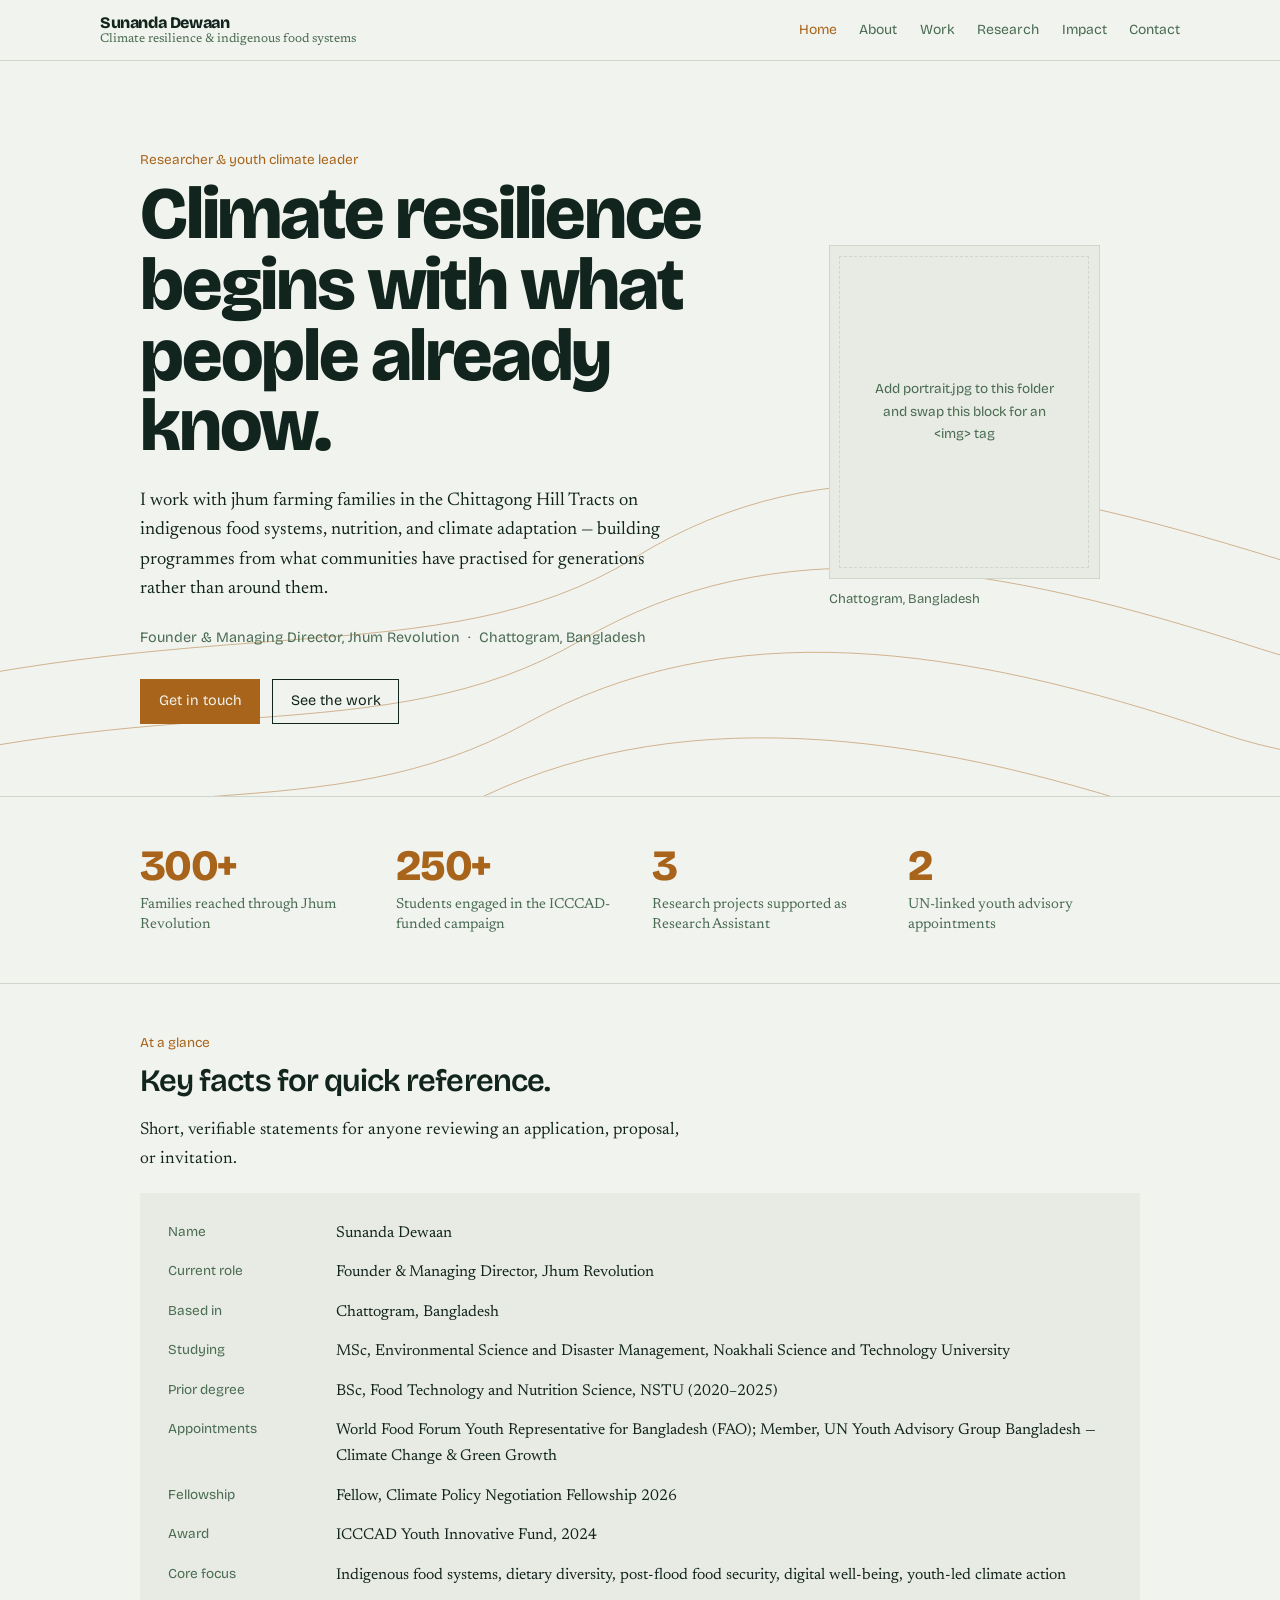
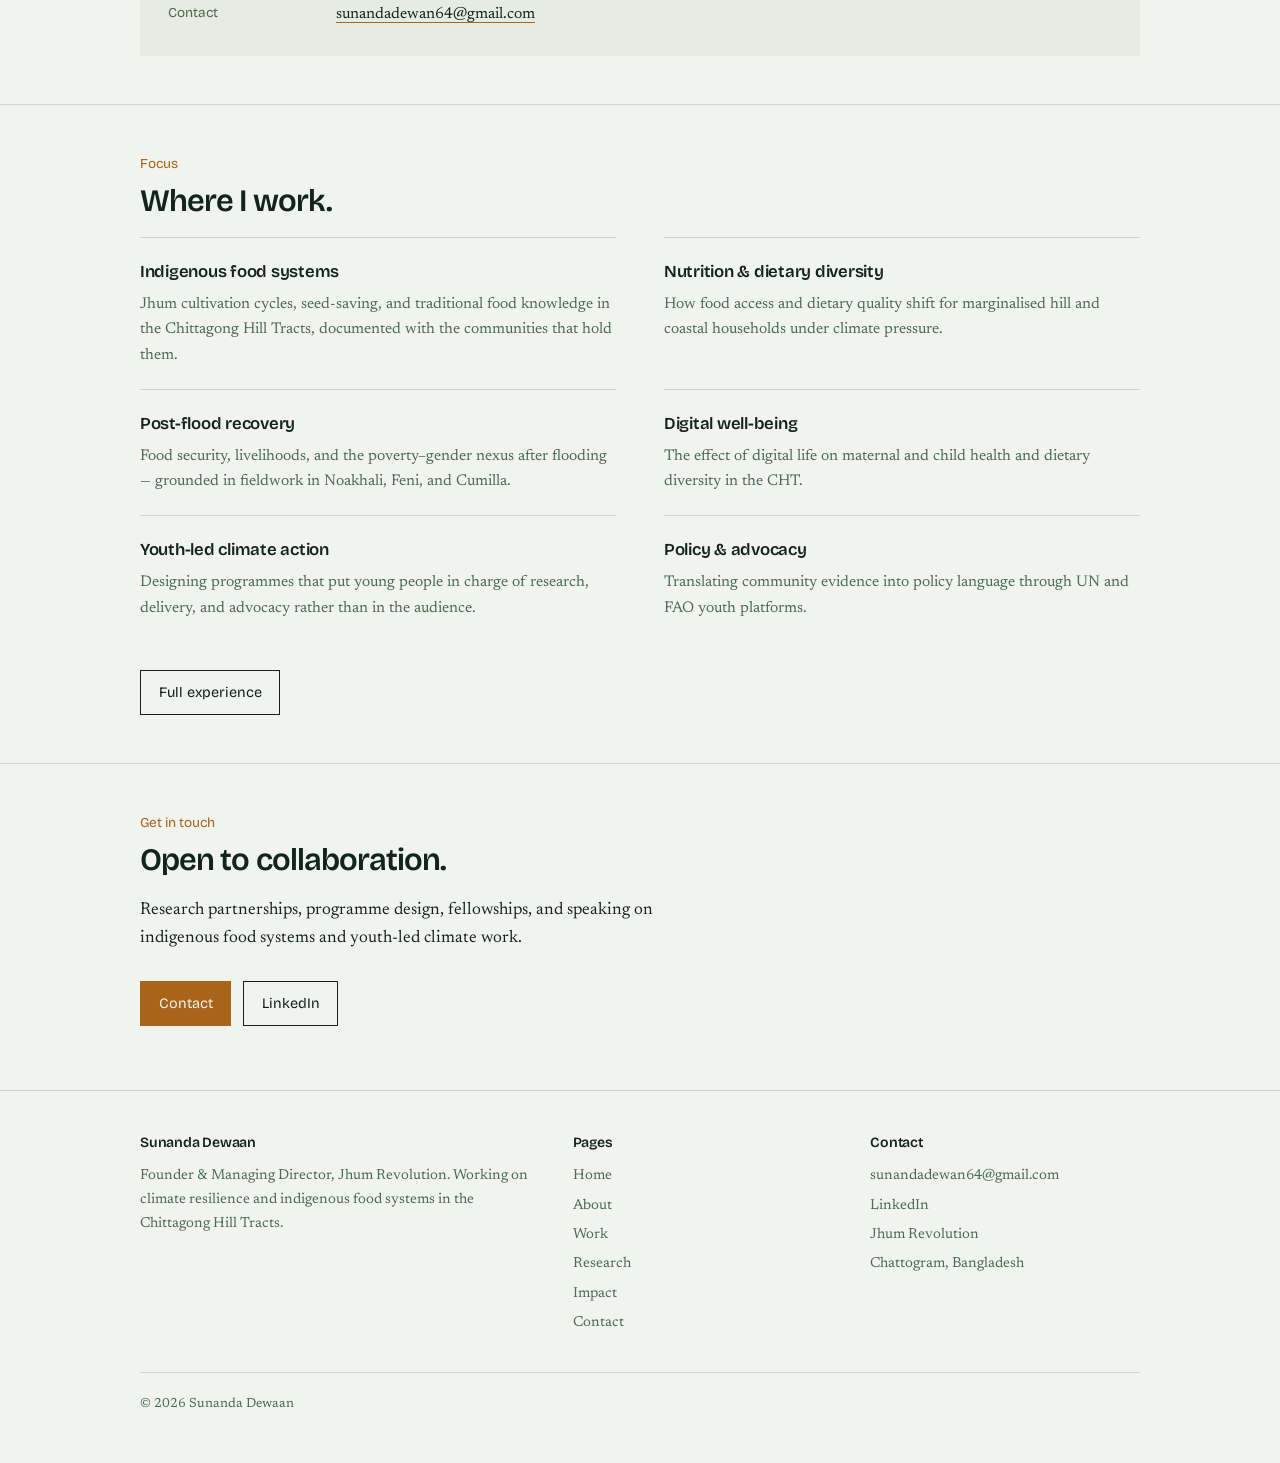
==== index.html @ 8b06637e "Add files via upload" ====
<!DOCTYPE html>
<html lang="en">
<head>
<meta charset="utf-8">
<meta name="viewport" content="width=device-width, initial-scale=1">
<title>Sunanda Dewaan — Climate Resilience & Indigenous Food Systems</title>
<meta name="description" content="Sunanda Dewaan is a researcher and youth climate leader in Bangladesh, founder of Jhum Revolution, working on indigenous food systems, nutrition, and climate resilience in the Chittagong Hill Tracts.">
<meta name="author" content="Sunanda Dewaan">
<meta property="og:title" content="Sunanda Dewaan — Climate Resilience & Indigenous Food Systems">
<meta property="og:description" content="Sunanda Dewaan is a researcher and youth climate leader in Bangladesh, founder of Jhum Revolution, working on indigenous food systems, nutrition, and climate resilience in the Chittagong Hill Tracts.">
<meta property="og:type" content="website">
<!-- Add a 1200x630 image named og-image.png to this folder, then uncomment:
<meta property="og:image" content="og-image.png"> -->
<link rel="preconnect" href="https://fonts.googleapis.com">
<link rel="preconnect" href="https://fonts.gstatic.com" crossorigin>
<link href="https://fonts.googleapis.com/css2?family=Bricolage+Grotesque:opsz,wght@12..96,400;12..96,600;12..96,800&family=Newsreader:opsz,wght@6..72,300;6..72,400;6..72,500&display=swap" rel="stylesheet">
<link rel="stylesheet" href="style.css">
</head>
<body>
<a class="skip" href="#main">Skip to main content</a>

<header class="site-head">
  <div class="wrap head-inner">
    <a class="brand" href="index.html"><b>Sunanda Dewaan</b><span>Climate resilience &amp; indigenous food systems</span></a>
    <button class="nav-toggle" aria-expanded="false" aria-controls="nav">Menu</button>
    <nav class="site-nav" id="nav" aria-label="Main">
      <ul><li><a href="index.html" aria-current="page">Home</a></li><li><a href="about.html">About</a></li><li><a href="work.html">Work</a></li><li><a href="research.html">Research</a></li><li><a href="impact.html">Impact</a></li><li><a href="contact.html">Contact</a></li></ul>
    </nav>
  </div>
</header>

<main id="main">

<section class="hero">
  <div class="wrap">
    <svg class="contours" viewBox="0 0 900 320" aria-hidden="true" preserveAspectRatio="none">
  <path d="M-20 300 C 120 250, 200 288, 300 236 S 520 200, 640 240 S 820 214, 930 176"/>
  <path d="M-20 264 C 140 214, 232 250, 330 196 S 540 158, 664 200 S 826 172, 930 132"/>
  <path d="M-20 228 C 156 176, 260 212, 356 156 S 556 118, 686 160 S 834 128, 930 88"/>
  <path d="M-20 192 C 172 138, 288 174, 382 116 S 572 78, 706 120 S 842 84, 930 44"/>
</svg>
    <div class="hero-grid">
      <div class="hero-text">
        <p class="eyebrow">Researcher &amp; youth climate leader</p>
        <h1>Climate resilience begins with what people already know.</h1>
        <p class="lede">I work with jhum farming families in the Chittagong Hill Tracts on
        indigenous food systems, nutrition, and climate adaptation &mdash; building
        programmes from what communities have practised for generations rather than
        around them.</p>
        <p class="hero-meta">Founder &amp; Managing Director, Jhum Revolution &nbsp;·&nbsp; Chattogram, Bangladesh</p>
        <div class="actions">
          <a class="btn btn-primary" href="contact.html">Get in touch</a>
          <a class="btn" href="work.html">See the work</a>
        </div>
      </div>
      <figure class="portrait">
  <div class="frame">
    <!-- Replace this block with: <img src="portrait.jpg" alt="Sunanda Dewaan"> -->
    <div class="photo-slot">Add portrait.jpg to this folder and swap this block for an &lt;img&gt; tag</div>
  </div>
  <figcaption>Chattogram, Bangladesh</figcaption>
</figure>
    </div>
  </div>
</section>

<section>
  <div class="wrap">
    <div class="counters">
      <div><div class="num" data-count="300" data-suffix="+">300+</div><div class="cap">Families reached through Jhum Revolution</div></div>
      <div><div class="num" data-count="250" data-suffix="+">250+</div><div class="cap">Students engaged in the ICCCAD-funded campaign</div></div>
      <div><div class="num" data-count="3">3</div><div class="cap">Research projects supported as Research Assistant</div></div>
      <div><div class="num" data-count="2">2</div><div class="cap">UN-linked youth advisory appointments</div></div>
    </div>
  </div>
</section>

<section>
  <div class="wrap">
    <p class="eyebrow">At a glance</p>
    <h2>Key facts for quick reference.</h2>
    <p>Short, verifiable statements for anyone reviewing an application, proposal, or invitation.</p>
    <div class="glance">
      <dl>
        <dt>Name</dt><dd>Sunanda Dewaan</dd>
        <dt>Current role</dt><dd>Founder &amp; Managing Director, Jhum Revolution</dd>
        <dt>Based in</dt><dd>Chattogram, Bangladesh</dd>
        <dt>Studying</dt><dd>MSc, Environmental Science and Disaster Management, Noakhali Science and Technology University</dd>
        <dt>Prior degree</dt><dd>BSc, Food Technology and Nutrition Science, NSTU (2020&ndash;2025)</dd>
        <dt>Appointments</dt><dd>World Food Forum Youth Representative for Bangladesh (FAO); Member, UN Youth Advisory Group Bangladesh &mdash; Climate Change &amp; Green Growth</dd>
        <dt>Fellowship</dt><dd>Fellow, Climate Policy Negotiation Fellowship 2026</dd>
        <dt>Award</dt><dd>ICCCAD Youth Innovative Fund, 2024</dd>
        <dt>Core focus</dt><dd>Indigenous food systems, dietary diversity, post-flood food security, digital well-being, youth-led climate action</dd>
        <dt>Contact</dt><dd><a href="mailto:sunandadewan64@gmail.com">sunandadewan64@gmail.com</a></dd>
      </dl>
    </div>
  </div>
</section>

<section>
  <div class="wrap">
    <p class="eyebrow">Focus</p>
    <h2>Where I work.</h2>
    <div class="grid-2">
      <div class="entry"><h3>Indigenous food systems</h3><p>Jhum cultivation cycles, seed-saving, and traditional food knowledge in the Chittagong Hill Tracts, documented with the communities that hold them.</p></div>
      <div class="entry"><h3>Nutrition &amp; dietary diversity</h3><p>How food access and dietary quality shift for marginalised hill and coastal households under climate pressure.</p></div>
      <div class="entry"><h3>Post-flood recovery</h3><p>Food security, livelihoods, and the poverty&ndash;gender nexus after flooding &mdash; grounded in fieldwork in Noakhali, Feni, and Cumilla.</p></div>
      <div class="entry"><h3>Digital well-being</h3><p>The effect of digital life on maternal and child health and dietary diversity in the CHT.</p></div>
      <div class="entry"><h3>Youth-led climate action</h3><p>Designing programmes that put young people in charge of research, delivery, and advocacy rather than in the audience.</p></div>
      <div class="entry"><h3>Policy &amp; advocacy</h3><p>Translating community evidence into policy language through UN and FAO youth platforms.</p></div>
    </div>
    <div class="actions"><a class="btn" href="work.html">Full experience</a></div>
  </div>
</section>

<section>
  <div class="wrap">
    <p class="eyebrow">Get in touch</p>
    <h2>Open to collaboration.</h2>
    <p>Research partnerships, programme design, fellowships, and speaking on
    indigenous food systems and youth-led climate work.</p>
    <div class="actions">
      <a class="btn btn-primary" href="contact.html">Contact</a>
      <a class="btn" href="https://www.linkedin.com/in/sunanda-dewaan29">LinkedIn</a>
    </div>
  </div>
</section>

</main>

<footer class="site-foot">
  <div class="wrap">
    <div class="foot-grid">
      <div>
        <h3>Sunanda Dewaan</h3>
        <p style="margin:0;font-size:.9rem">Founder &amp; Managing Director, Jhum Revolution. Working on climate resilience and indigenous food systems in the Chittagong Hill Tracts.</p>
      </div>
      <div>
        <h3>Pages</h3>
        <ul><li><a href="index.html">Home</a></li><li><a href="about.html">About</a></li><li><a href="work.html">Work</a></li><li><a href="research.html">Research</a></li><li><a href="impact.html">Impact</a></li><li><a href="contact.html">Contact</a></li></ul>
      </div>
      <div>
        <h3>Contact</h3>
        <ul>
          <li><a href="mailto:sunandadewan64@gmail.com">sunandadewan64@gmail.com</a></li>
          <li><a href="https://www.linkedin.com/in/sunanda-dewaan29">LinkedIn</a></li>
          <li><a href="https://sites.google.com/view/jhum-revolution/home">Jhum Revolution</a></li>
          <li>Chattogram, Bangladesh</li>
        </ul>
      </div>
    </div>
    <div class="copyright">&copy; 2026 Sunanda Dewaan</div>
  </div>
</footer>

<script src="script.js"></script>
</body>
</html>
---- style.css ----
/* ============================================================
   Sunanda Dewaan — portfolio stylesheet
   Edit colours in :root. Everything else inherits from here.
   ============================================================ */

:root{
  --ink:#12241e;      /* body text — deep forest ink */
  --paper:#f1f3ee;    /* page background */
  --ochre:#a8641a;    /* the single accent */
  --moss:#4a6b52;     /* secondary text */
  --stone:#cfd6cb;    /* hairlines */
  --shade:#e7ebe3;    /* block fill */
  --measure:34rem;    /* max line length for prose */

  --sans:"Bricolage Grotesque",system-ui,-apple-system,sans-serif;
  --serif:"Newsreader",Georgia,serif;
}

*{box-sizing:border-box}
html{-webkit-text-size-adjust:100%;scroll-behavior:smooth}
@media(prefers-reduced-motion:reduce){html{scroll-behavior:auto}}

body{
  margin:0;background:var(--paper);color:var(--ink);
  font-family:var(--serif);font-size:clamp(1rem,2.5vw,1.075rem);
  line-height:1.65;-webkit-font-smoothing:antialiased;
}

a{color:var(--ink);text-decoration:none;border-bottom:1px solid var(--ochre)}
a:hover{color:var(--ochre)}
a:focus-visible{outline:2px solid var(--ochre);outline-offset:3px}
img{max-width:100%;display:block}

.wrap{max-width:1080px;margin:0 auto;padding:0 1.5rem}
@media(min-width:900px){.wrap{padding:0 2.5rem}}

/* ---------------- site header ---------------- */
.site-head{
  position:sticky;top:0;z-index:50;
  background:rgba(241,243,238,.92);backdrop-filter:blur(8px);
  border-bottom:1px solid var(--stone);
}
.head-inner{display:flex;align-items:center;justify-content:space-between;gap:1rem;padding:.85rem 0}
.brand{border-bottom:none;line-height:1.15}
.brand b{display:block;font-family:var(--sans);font-weight:800;font-size:1rem;letter-spacing:-.025em}
.brand span{display:block;font-size:.78rem;color:var(--moss)}

.site-nav ul{display:flex;gap:1.4rem;list-style:none;margin:0;padding:0}
.site-nav a{font-family:var(--sans);font-size:.87rem;color:var(--moss);border-bottom:none}
.site-nav a:hover,.site-nav a[aria-current="page"]{color:var(--ochre)}

.nav-toggle{
  display:none;background:none;border:1px solid var(--stone);
  font-family:var(--sans);font-size:.85rem;padding:.4rem .7rem;
  color:var(--ink);cursor:pointer;
}
@media(max-width:820px){
  .nav-toggle{display:block}
  .site-nav{display:none;width:100%}
  .site-nav.open{display:block}
  .head-inner{flex-wrap:wrap}
  .site-nav ul{flex-direction:column;gap:0;padding:.5rem 0 1rem}
  .site-nav li{border-top:1px solid var(--stone)}
  .site-nav a{display:block;padding:.7rem 0;font-size:1rem}
}

/* ---------------- typography ---------------- */
h1,h2,h3{font-family:var(--sans);letter-spacing:-.03em;margin:0}
h1{font-weight:800;font-size:clamp(2.4rem,7.5vw,4.6rem);line-height:.96}
h2{font-weight:600;font-size:clamp(1.45rem,3.6vw,1.95rem);line-height:1.15;margin-bottom:1.1rem}
h3{font-weight:600;font-size:1.05rem;letter-spacing:-.015em}
p{max-width:var(--measure);margin:0 0 1.1rem}
.lede{font-size:1.15rem;line-height:1.6}

.eyebrow{font-family:var(--sans);font-size:.85rem;color:var(--ochre);margin-bottom:.5rem}

section{padding:3rem 0;border-top:1px solid var(--stone)}
section:first-of-type{border-top:none}

/* ---------------- hero ---------------- */
.hero{position:relative;overflow:hidden;padding:3.5rem 0 3rem;border-top:none}
@media(min-width:900px){
  .hero{padding:5.5rem 0 4.5rem}
  .hero-grid{display:grid;grid-template-columns:1.35fr .8fr;gap:3.5rem;align-items:center}
}
.contours{position:absolute;inset:auto -25% -25% -12%;width:145%;opacity:.45;pointer-events:none;z-index:0}
.contours path{fill:none;stroke:var(--ochre);stroke-width:1;vector-effect:non-scaling-stroke}
.hero-text{position:relative;z-index:1}
.hero h1{max-width:13ch}
.hero .lede{margin-top:1.5rem}
.hero-meta{font-family:var(--sans);font-size:.9rem;color:var(--moss);margin-top:1.4rem}

.portrait{position:relative;z-index:1;margin-top:2.5rem}
@media(min-width:900px){.portrait{margin-top:0}}
.portrait img{width:100%;aspect-ratio:4/5;object-fit:cover;filter:saturate(.92)}
.portrait .frame{
  border:1px solid var(--stone);padding:.6rem;background:var(--shade);
}
.portrait figcaption{font-size:.82rem;color:var(--moss);margin-top:.6rem;font-family:var(--sans)}

/* photo placeholder until a real image is added */
.photo-slot{
  aspect-ratio:4/5;background:var(--shade);border:1px dashed var(--stone);
  display:grid;place-items:center;text-align:center;padding:1.5rem;
  font-family:var(--sans);font-size:.85rem;color:var(--moss);
}

/* ---------------- buttons ---------------- */
.actions{display:flex;flex-wrap:wrap;gap:.75rem;margin-top:1.8rem;position:relative;z-index:1}
.btn{
  font-family:var(--sans);font-size:.9rem;
  padding:.6rem 1.1rem;border:1px solid var(--ink);border-bottom:1px solid var(--ink);
}
.btn:hover{background:var(--ink);color:var(--paper)}
.btn-primary{background:var(--ochre);border-color:var(--ochre);color:var(--paper)}
.btn-primary:hover{background:var(--ink);border-color:var(--ink);color:var(--paper)}

/* ---------------- counters ---------------- */
.counters{display:grid;grid-template-columns:repeat(2,1fr);gap:1.75rem 1.5rem}
@media(min-width:760px){.counters{grid-template-columns:repeat(4,1fr)}}
.counters .num{font-family:var(--sans);font-weight:800;font-size:clamp(2rem,5vw,2.7rem);line-height:1;color:var(--ochre);letter-spacing:-.04em}
.counters .cap{font-size:.9rem;color:var(--moss);line-height:1.4;margin-top:.45rem;max-width:16rem}

/* ---------------- ledger (timelines, lists) ---------------- */
.ledger{list-style:none;margin:0;padding:0}
.ledger li{padding:1.15rem 0;border-top:1px solid var(--stone)}
.ledger li:first-child{border-top:none;padding-top:0}
@media(min-width:680px){
  .ledger li{display:grid;grid-template-columns:10rem 1fr;gap:0 2rem}
}
.ledger .when{font-family:var(--sans);font-size:.85rem;color:var(--moss);padding-top:.2rem}
.ledger .what{margin:0}
.ledger .what strong{display:inline;font-family:var(--sans);font-weight:600;font-size:1.02rem;letter-spacing:-.015em;margin-bottom:.2rem}
.ledger .what span{display:block;color:var(--moss);font-size:.94rem;line-height:1.5}
.ledger .what p{font-size:.97rem;margin:.5rem 0 0;max-width:44rem}
.ledger .what span.tag,.tag{
  display:inline-block;width:auto;font-family:var(--sans);font-size:.72rem;
  line-height:1.5;color:var(--ochre);border:1px solid var(--ochre);
  padding:.05rem .45rem;margin-left:.5rem;vertical-align:.15em;
}

/* ---------------- expertise grid ---------------- */
.grid-2{display:grid;gap:0}
@media(min-width:760px){.grid-2{grid-template-columns:1fr 1fr;gap:0 3rem}}
.entry{padding:1.25rem 0;border-top:1px solid var(--stone)}
.entry h3{margin-bottom:.4rem}
.entry p{font-size:.97rem;margin:0;color:var(--moss)}

/* ---------------- at a glance ---------------- */
.glance{background:var(--shade);padding:1.75rem;margin-top:1.25rem}
.glance dl{margin:0;display:grid;gap:.85rem}
@media(min-width:680px){.glance dl{grid-template-columns:9rem 1fr;gap:.85rem 1.5rem}}
.glance dt{font-family:var(--sans);font-size:.85rem;color:var(--moss)}
.glance dd{margin:0;font-size:.98rem}

/* ---------------- focus / bullets ---------------- */
.diamonds{list-style:none;margin:0;padding:0;max-width:44rem}
.diamonds li{padding:.8rem 0 .8rem 1.5rem;position:relative;border-bottom:1px solid var(--stone)}
.diamonds li:last-child{border-bottom:none}
.diamonds li::before{content:"";position:absolute;left:0;top:1.4rem;width:.5rem;height:.5rem;border:1px solid var(--ochre);transform:rotate(45deg)}

/* ---------------- contact ---------------- */
.contact-lines{list-style:none;margin:0;padding:0;max-width:40rem}
.contact-lines li{padding:.7rem 0;border-bottom:1px solid var(--stone)}
.contact-lines li:last-child{border-bottom:none}
.contact-lines .lbl{color:var(--moss);display:inline-block;min-width:7rem;font-family:var(--sans);font-size:.88rem}

/* ---------------- footer ---------------- */
.site-foot{border-top:1px solid var(--stone);padding:2.5rem 0 3rem;font-size:.9rem;color:var(--moss);margin-top:1rem}
.foot-grid{display:grid;gap:1.75rem}
@media(min-width:760px){.foot-grid{grid-template-columns:1.5fr 1fr 1fr}}
.site-foot h3{font-size:.88rem;font-weight:600;color:var(--ink);margin-bottom:.6rem}
.site-foot ul{list-style:none;margin:0;padding:0}
.site-foot li{margin-bottom:.35rem}
.site-foot a{border-bottom:none;color:var(--moss)}
.site-foot a:hover{color:var(--ochre)}
.copyright{margin-top:2rem;padding-top:1.25rem;border-top:1px solid var(--stone);font-size:.82rem}

.skip{position:absolute;left:-9999px}
.skip:focus{left:1rem;top:1rem;position:fixed;background:var(--ink);color:var(--paper);padding:.6rem 1rem;z-index:100}

@media(prefers-reduced-motion:no-preference){
  .contours path{stroke-dasharray:2400;stroke-dashoffset:2400;animation:draw 2.2s ease-out forwards}
  .contours path:nth-child(2){animation-delay:.1s}
  .contours path:nth-child(3){animation-delay:.2s}
  .contours path:nth-child(4){animation-delay:.3s}
  @keyframes draw{to{stroke-dashoffset:0}}
}
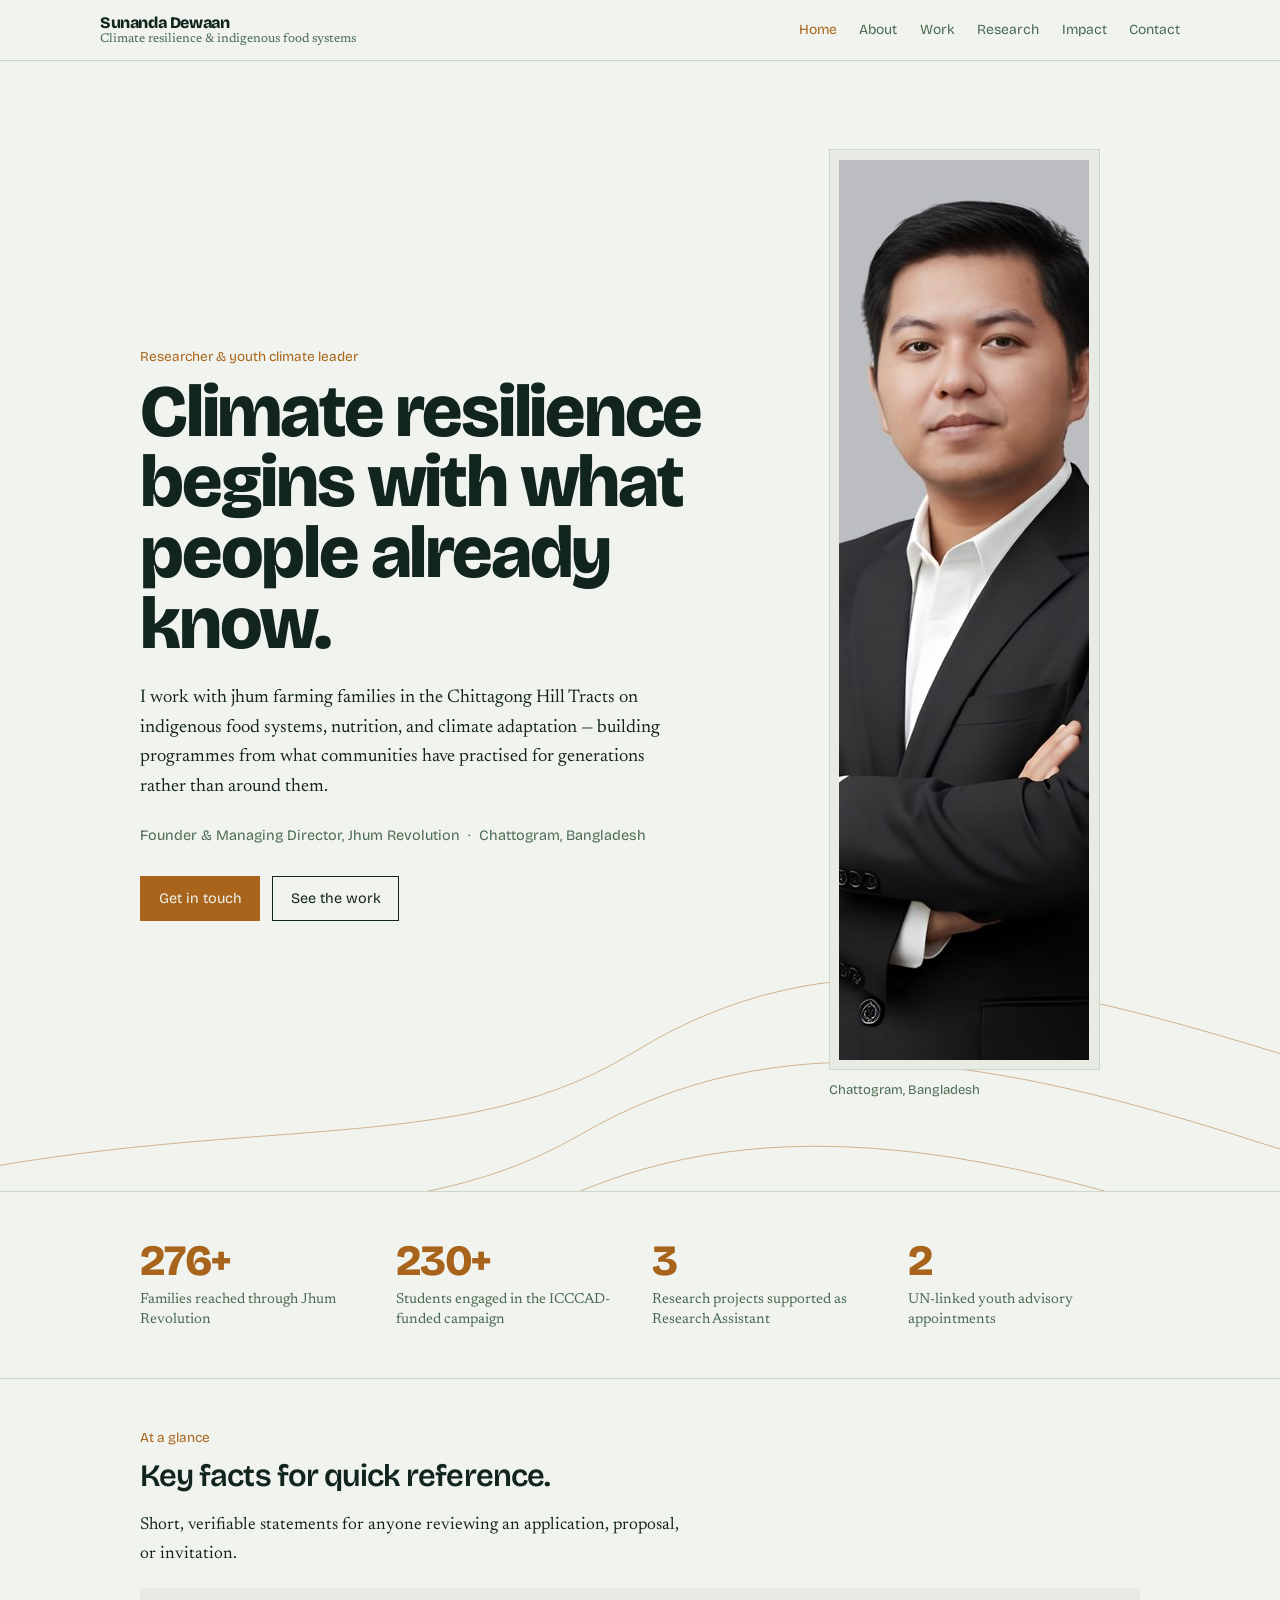
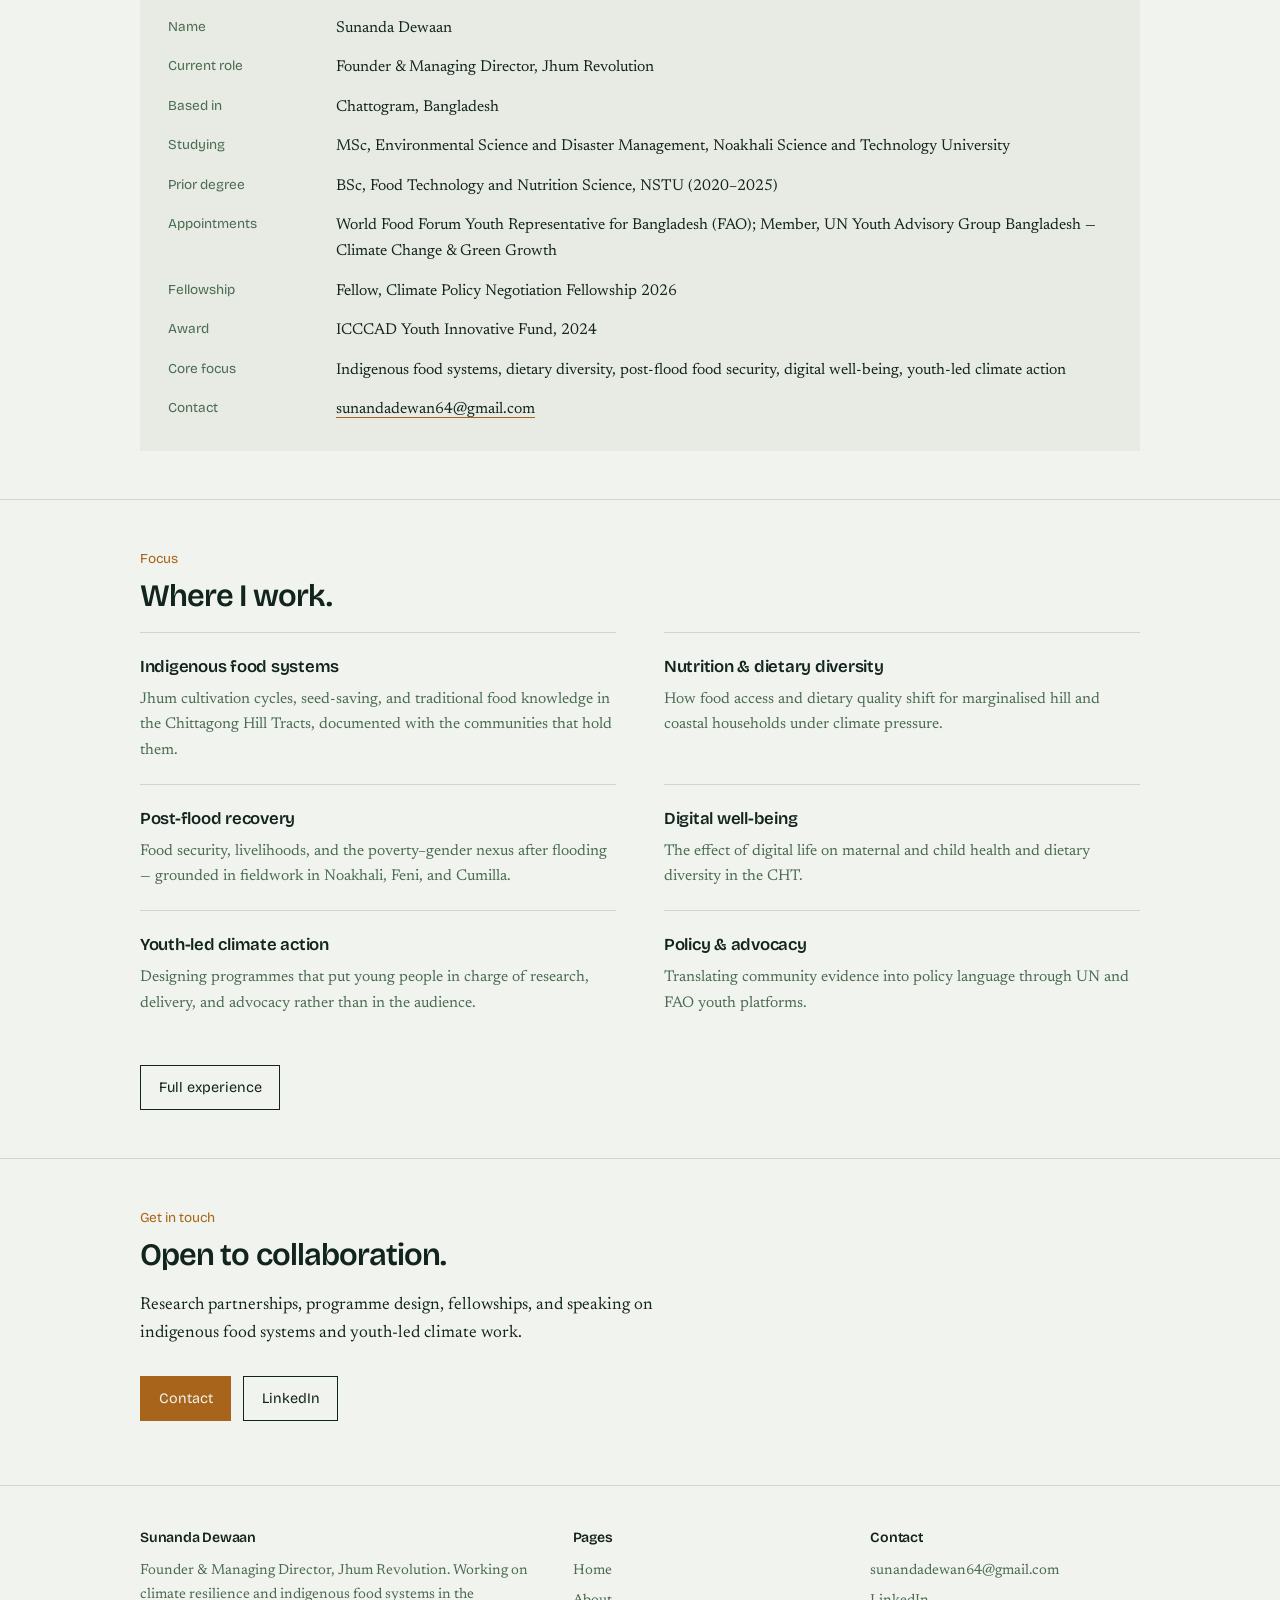
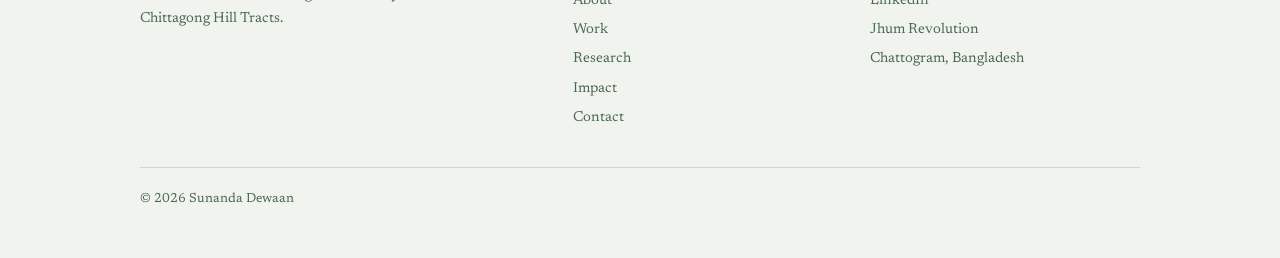
==== commit 1b4ee979: "Add files via upload" ====
--- a/index.html
+++ b/index.html
@@ -55,8 +55,7 @@
       </div>
       <figure class="portrait">
   <div class="frame">
-    <!-- Replace this block with: <img src="portrait.jpg" alt="Sunanda Dewaan"> -->
-    <div class="photo-slot">Add portrait.jpg to this folder and swap this block for an &lt;img&gt; tag</div>
+    <img src="portrait.jpg" alt="Sunanda Dewaan" width="900" height="900">
   </div>
   <figcaption>Chattogram, Bangladesh</figcaption>
 </figure>
--- a/style.css
+++ b/style.css
@@ -92,7 +92,7 @@
 
 .portrait{position:relative;z-index:1;margin-top:2.5rem}
 @media(min-width:900px){.portrait{margin-top:0}}
-.portrait img{width:100%;aspect-ratio:4/5;object-fit:cover;filter:saturate(.92)}
+.portrait img{width:100%;aspect-ratio:1/1;object-fit:cover;filter:saturate(.95)}
 .portrait .frame{
   border:1px solid var(--stone);padding:.6rem;background:var(--shade);
 }
@@ -186,3 +186,12 @@
   .contours path:nth-child(4){animation-delay:.3s}
   @keyframes draw{to{stroke-dashoffset:0}}
 }
+
+/* ---------------- photo gallery ---------------- */
+/* masonry-style columns so portrait and landscape photos both sit naturally */
+.gallery{columns:1;column-gap:1.4rem;margin-top:1.5rem}
+@media(min-width:640px){.gallery{columns:2}}
+@media(min-width:980px){.gallery{columns:3}}
+.gallery figure{break-inside:avoid;margin:0 0 1.75rem;display:inline-block;width:100%}
+.gallery img{width:100%;height:auto;border:1px solid var(--stone)}
+.gallery figcaption{font-family:var(--sans);font-size:.85rem;color:var(--moss);margin-top:.6rem;line-height:1.45}
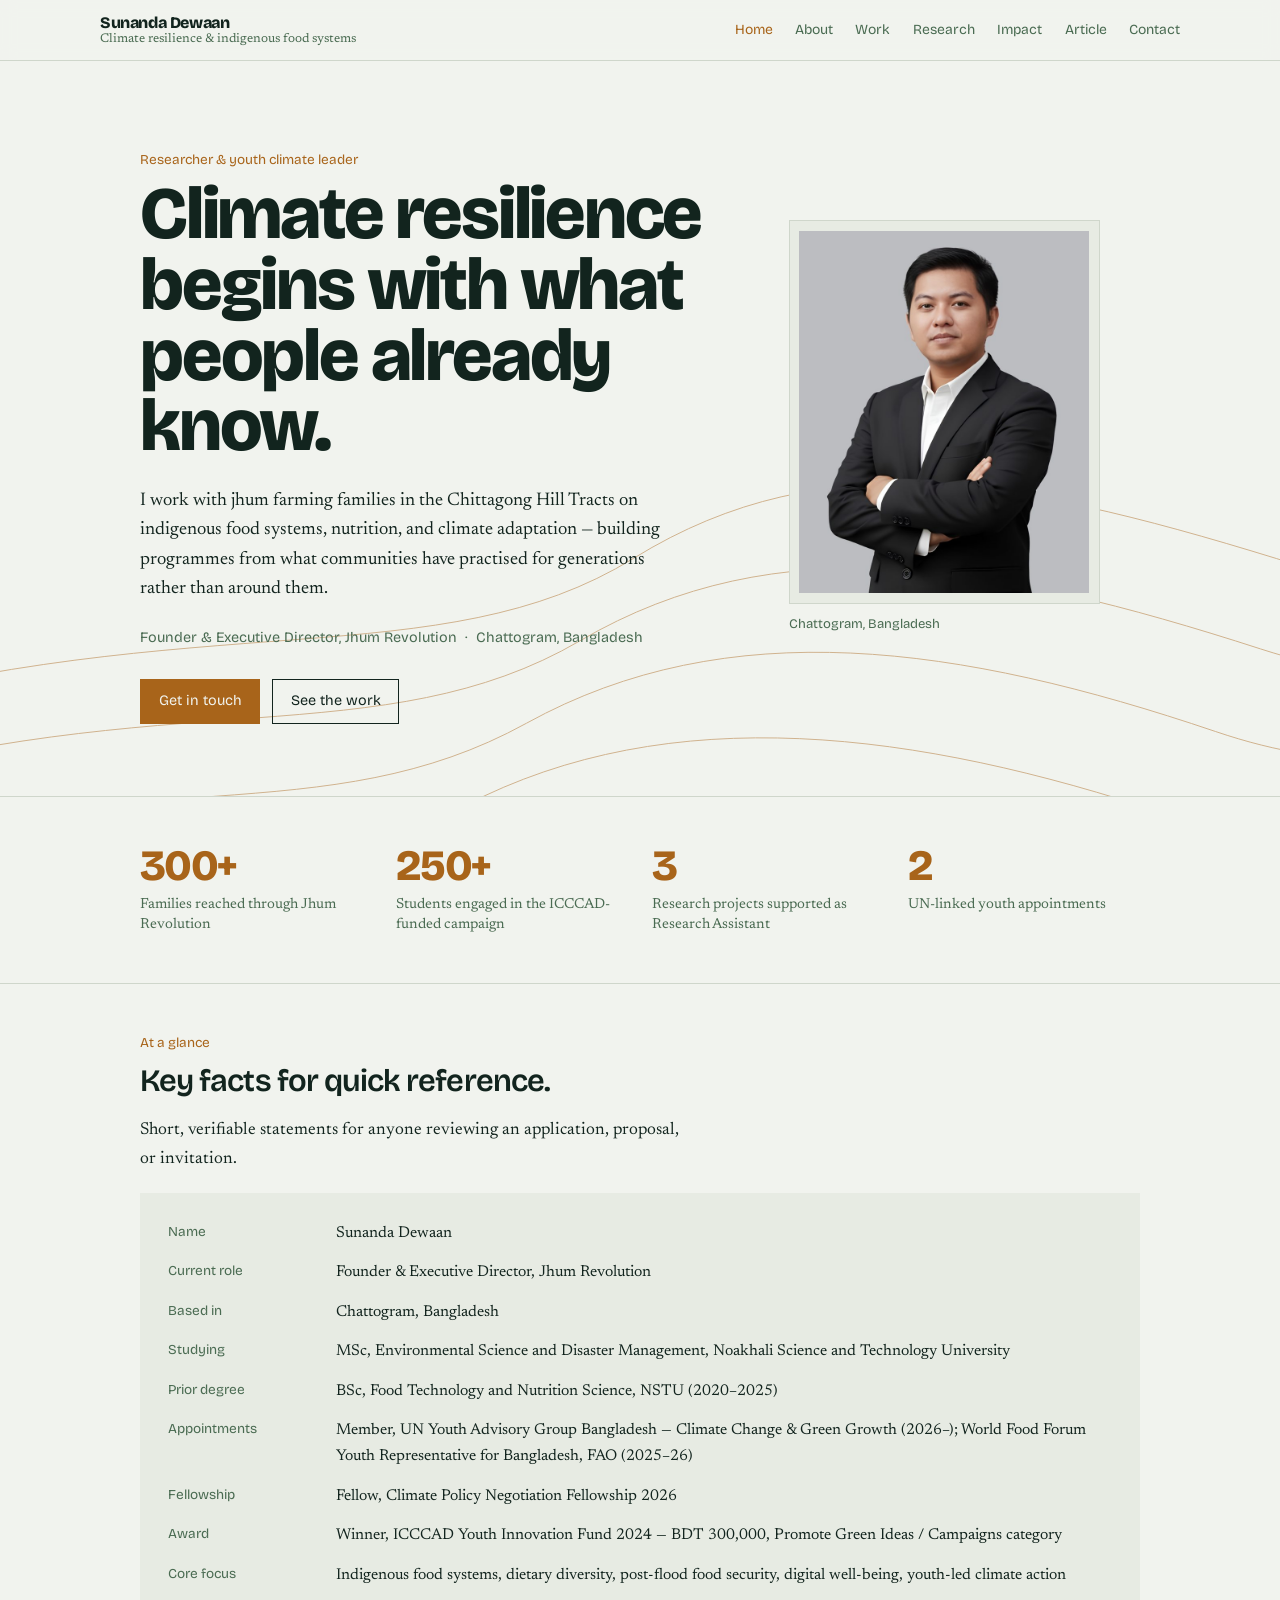
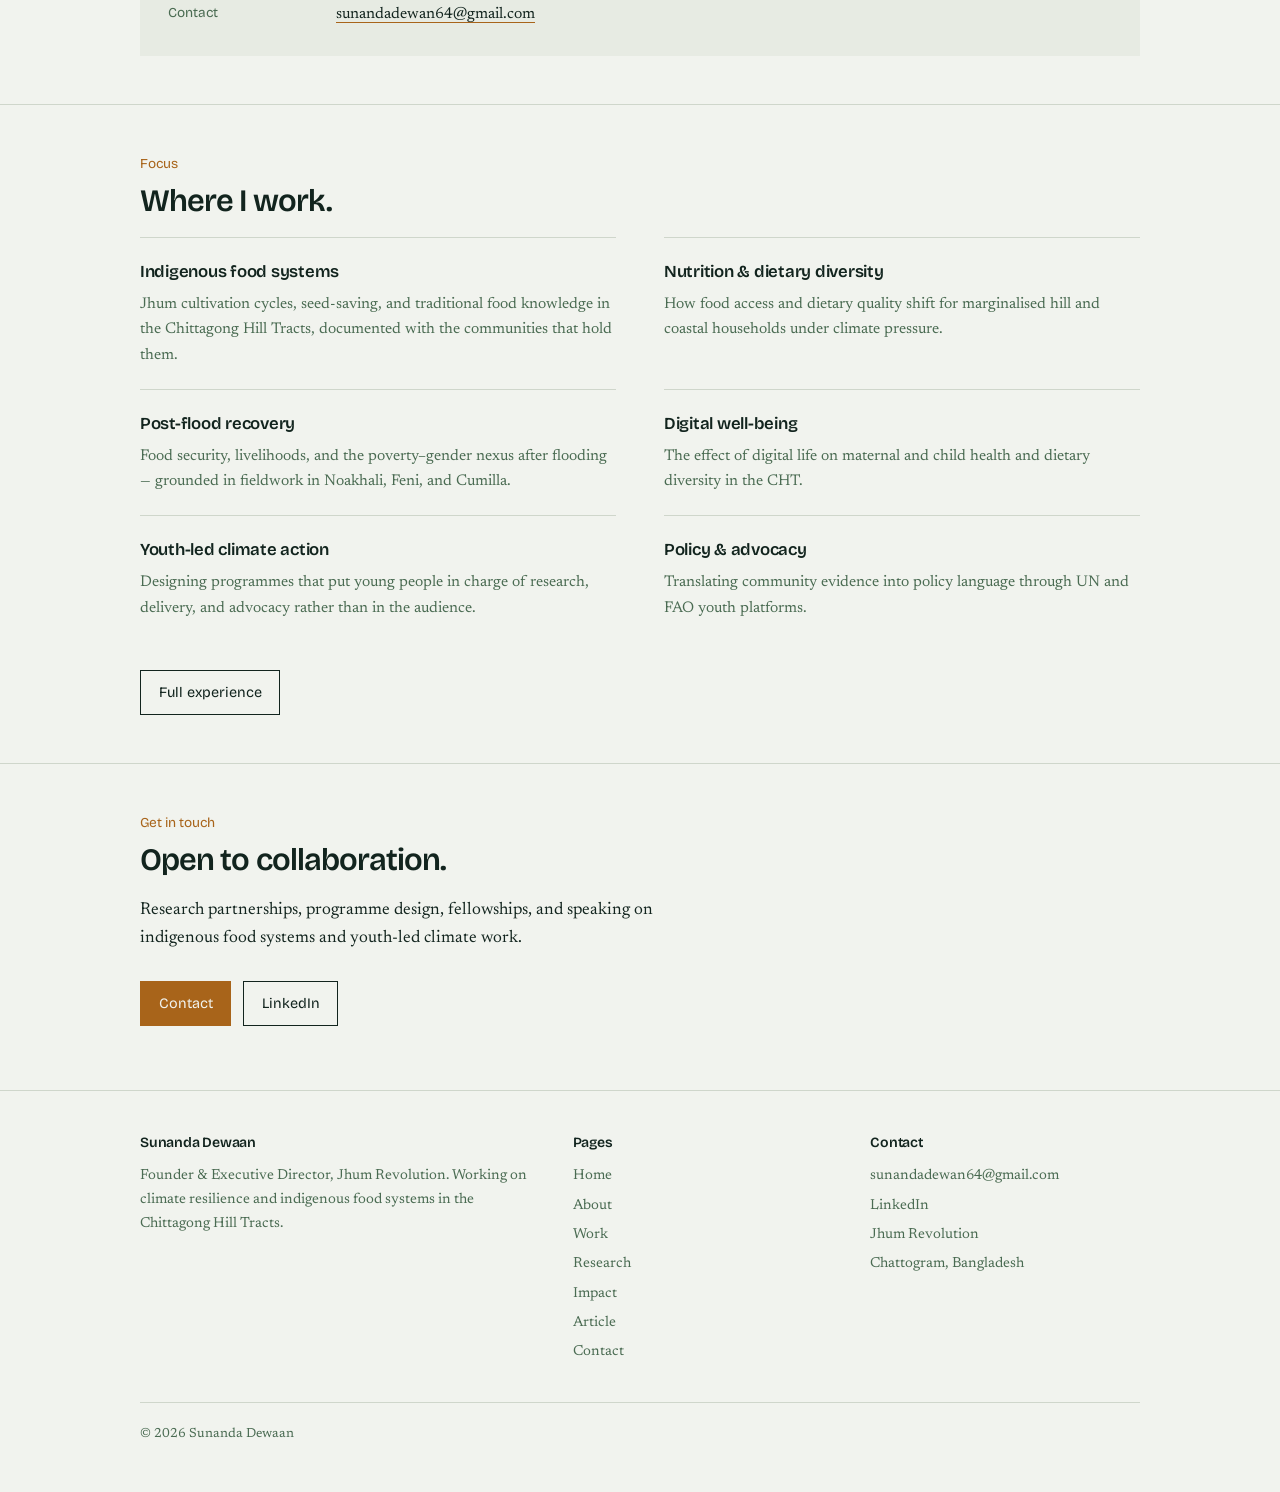
==== commit 92b4010d: "Add files via upload" ====
--- a/index.html
+++ b/index.html
@@ -24,7 +24,7 @@
     <a class="brand" href="index.html"><b>Sunanda Dewaan</b><span>Climate resilience &amp; indigenous food systems</span></a>
     <button class="nav-toggle" aria-expanded="false" aria-controls="nav">Menu</button>
     <nav class="site-nav" id="nav" aria-label="Main">
-      <ul><li><a href="index.html" aria-current="page">Home</a></li><li><a href="about.html">About</a></li><li><a href="work.html">Work</a></li><li><a href="research.html">Research</a></li><li><a href="impact.html">Impact</a></li><li><a href="contact.html">Contact</a></li></ul>
+      <ul><li><a href="index.html" aria-current="page">Home</a></li><li><a href="about.html">About</a></li><li><a href="work.html">Work</a></li><li><a href="research.html">Research</a></li><li><a href="impact.html">Impact</a></li><li><a href="article.html">Article</a></li><li><a href="contact.html">Contact</a></li></ul>
     </nav>
   </div>
 </header>
@@ -47,7 +47,7 @@
         indigenous food systems, nutrition, and climate adaptation &mdash; building
         programmes from what communities have practised for generations rather than
         around them.</p>
-        <p class="hero-meta">Founder &amp; Managing Director, Jhum Revolution &nbsp;·&nbsp; Chattogram, Bangladesh</p>
+        <p class="hero-meta">Founder &amp; Executive Director, Jhum Revolution &nbsp;·&nbsp; Chattogram, Bangladesh</p>
         <div class="actions">
           <a class="btn btn-primary" href="contact.html">Get in touch</a>
           <a class="btn" href="work.html">See the work</a>
@@ -55,7 +55,7 @@
       </div>
       <figure class="portrait">
   <div class="frame">
-    <img src="portrait.jpg" alt="Sunanda Dewaan" width="900" height="900">
+    <img src="portrait.jpg" alt="Sunanda Dewaan">
   </div>
   <figcaption>Chattogram, Bangladesh</figcaption>
 </figure>
@@ -69,7 +69,7 @@
       <div><div class="num" data-count="300" data-suffix="+">300+</div><div class="cap">Families reached through Jhum Revolution</div></div>
       <div><div class="num" data-count="250" data-suffix="+">250+</div><div class="cap">Students engaged in the ICCCAD-funded campaign</div></div>
       <div><div class="num" data-count="3">3</div><div class="cap">Research projects supported as Research Assistant</div></div>
-      <div><div class="num" data-count="2">2</div><div class="cap">UN-linked youth advisory appointments</div></div>
+      <div><div class="num" data-count="2">2</div><div class="cap">UN-linked youth appointments</div></div>
     </div>
   </div>
 </section>
@@ -82,13 +82,13 @@
     <div class="glance">
       <dl>
         <dt>Name</dt><dd>Sunanda Dewaan</dd>
-        <dt>Current role</dt><dd>Founder &amp; Managing Director, Jhum Revolution</dd>
+        <dt>Current role</dt><dd>Founder &amp; Executive Director, Jhum Revolution</dd>
         <dt>Based in</dt><dd>Chattogram, Bangladesh</dd>
         <dt>Studying</dt><dd>MSc, Environmental Science and Disaster Management, Noakhali Science and Technology University</dd>
         <dt>Prior degree</dt><dd>BSc, Food Technology and Nutrition Science, NSTU (2020&ndash;2025)</dd>
-        <dt>Appointments</dt><dd>World Food Forum Youth Representative for Bangladesh (FAO); Member, UN Youth Advisory Group Bangladesh &mdash; Climate Change &amp; Green Growth</dd>
+        <dt>Appointments</dt><dd>Member, UN Youth Advisory Group Bangladesh &mdash; Climate Change &amp; Green Growth (2026&ndash;); World Food Forum Youth Representative for Bangladesh, FAO (2025&ndash;26)</dd>
         <dt>Fellowship</dt><dd>Fellow, Climate Policy Negotiation Fellowship 2026</dd>
-        <dt>Award</dt><dd>ICCCAD Youth Innovative Fund, 2024</dd>
+        <dt>Award</dt><dd>Winner, ICCCAD Youth Innovation Fund 2024 &mdash; BDT 300,000, Promote Green Ideas / Campaigns category</dd>
         <dt>Core focus</dt><dd>Indigenous food systems, dietary diversity, post-flood food security, digital well-being, youth-led climate action</dd>
         <dt>Contact</dt><dd><a href="mailto:sunandadewan64@gmail.com">sunandadewan64@gmail.com</a></dd>
       </dl>
@@ -132,11 +132,11 @@
     <div class="foot-grid">
       <div>
         <h3>Sunanda Dewaan</h3>
-        <p style="margin:0;font-size:.9rem">Founder &amp; Managing Director, Jhum Revolution. Working on climate resilience and indigenous food systems in the Chittagong Hill Tracts.</p>
+        <p style="margin:0;font-size:.9rem">Founder &amp; Executive Director, Jhum Revolution. Working on climate resilience and indigenous food systems in the Chittagong Hill Tracts.</p>
       </div>
       <div>
         <h3>Pages</h3>
-        <ul><li><a href="index.html">Home</a></li><li><a href="about.html">About</a></li><li><a href="work.html">Work</a></li><li><a href="research.html">Research</a></li><li><a href="impact.html">Impact</a></li><li><a href="contact.html">Contact</a></li></ul>
+        <ul><li><a href="index.html">Home</a></li><li><a href="about.html">About</a></li><li><a href="work.html">Work</a></li><li><a href="research.html">Research</a></li><li><a href="impact.html">Impact</a></li><li><a href="article.html">Article</a></li><li><a href="contact.html">Contact</a></li></ul>
       </div>
       <div>
         <h3>Contact</h3>
--- a/style.css
+++ b/style.css
@@ -90,9 +90,10 @@
 .hero .lede{margin-top:1.5rem}
 .hero-meta{font-family:var(--sans);font-size:.9rem;color:var(--moss);margin-top:1.4rem}
 
-.portrait{position:relative;z-index:1;margin-top:2.5rem}
+.portrait{position:relative;z-index:1;margin-top:2.5rem;max-width:20rem}
 @media(min-width:900px){.portrait{margin-top:0}}
-.portrait img{width:100%;aspect-ratio:1/1;object-fit:cover;filter:saturate(.95)}
+.portrait{max-width:22rem;margin-left:auto}
+.portrait img{width:100%;height:auto;aspect-ratio:4/5;object-fit:cover;object-position:center 18%;filter:saturate(.95)}
 .portrait .frame{
   border:1px solid var(--stone);padding:.6rem;background:var(--shade);
 }
@@ -195,3 +196,14 @@
 .gallery figure{break-inside:avoid;margin:0 0 1.75rem;display:inline-block;width:100%}
 .gallery img{width:100%;height:auto;border:1px solid var(--stone)}
 .gallery figcaption{font-family:var(--sans);font-size:.85rem;color:var(--moss);margin-top:.6rem;line-height:1.45}
+
+/* ---------------- article page ---------------- */
+.article-hero img{width:100%;max-height:26rem;object-fit:cover;border:1px solid var(--stone)}
+.article-body{max-width:36rem}
+.article-body p{max-width:none;font-size:1.08rem;line-height:1.75}
+.article-body h2{font-size:1.35rem;margin:2.5rem 0 .9rem}
+.article-body blockquote{
+  margin:2rem 0;padding:0 0 0 1.25rem;border-left:2px solid var(--ochre);
+  font-size:1.12rem;line-height:1.6;
+}
+.byline{font-family:var(--sans);font-size:.9rem;color:var(--moss);margin-top:1rem}
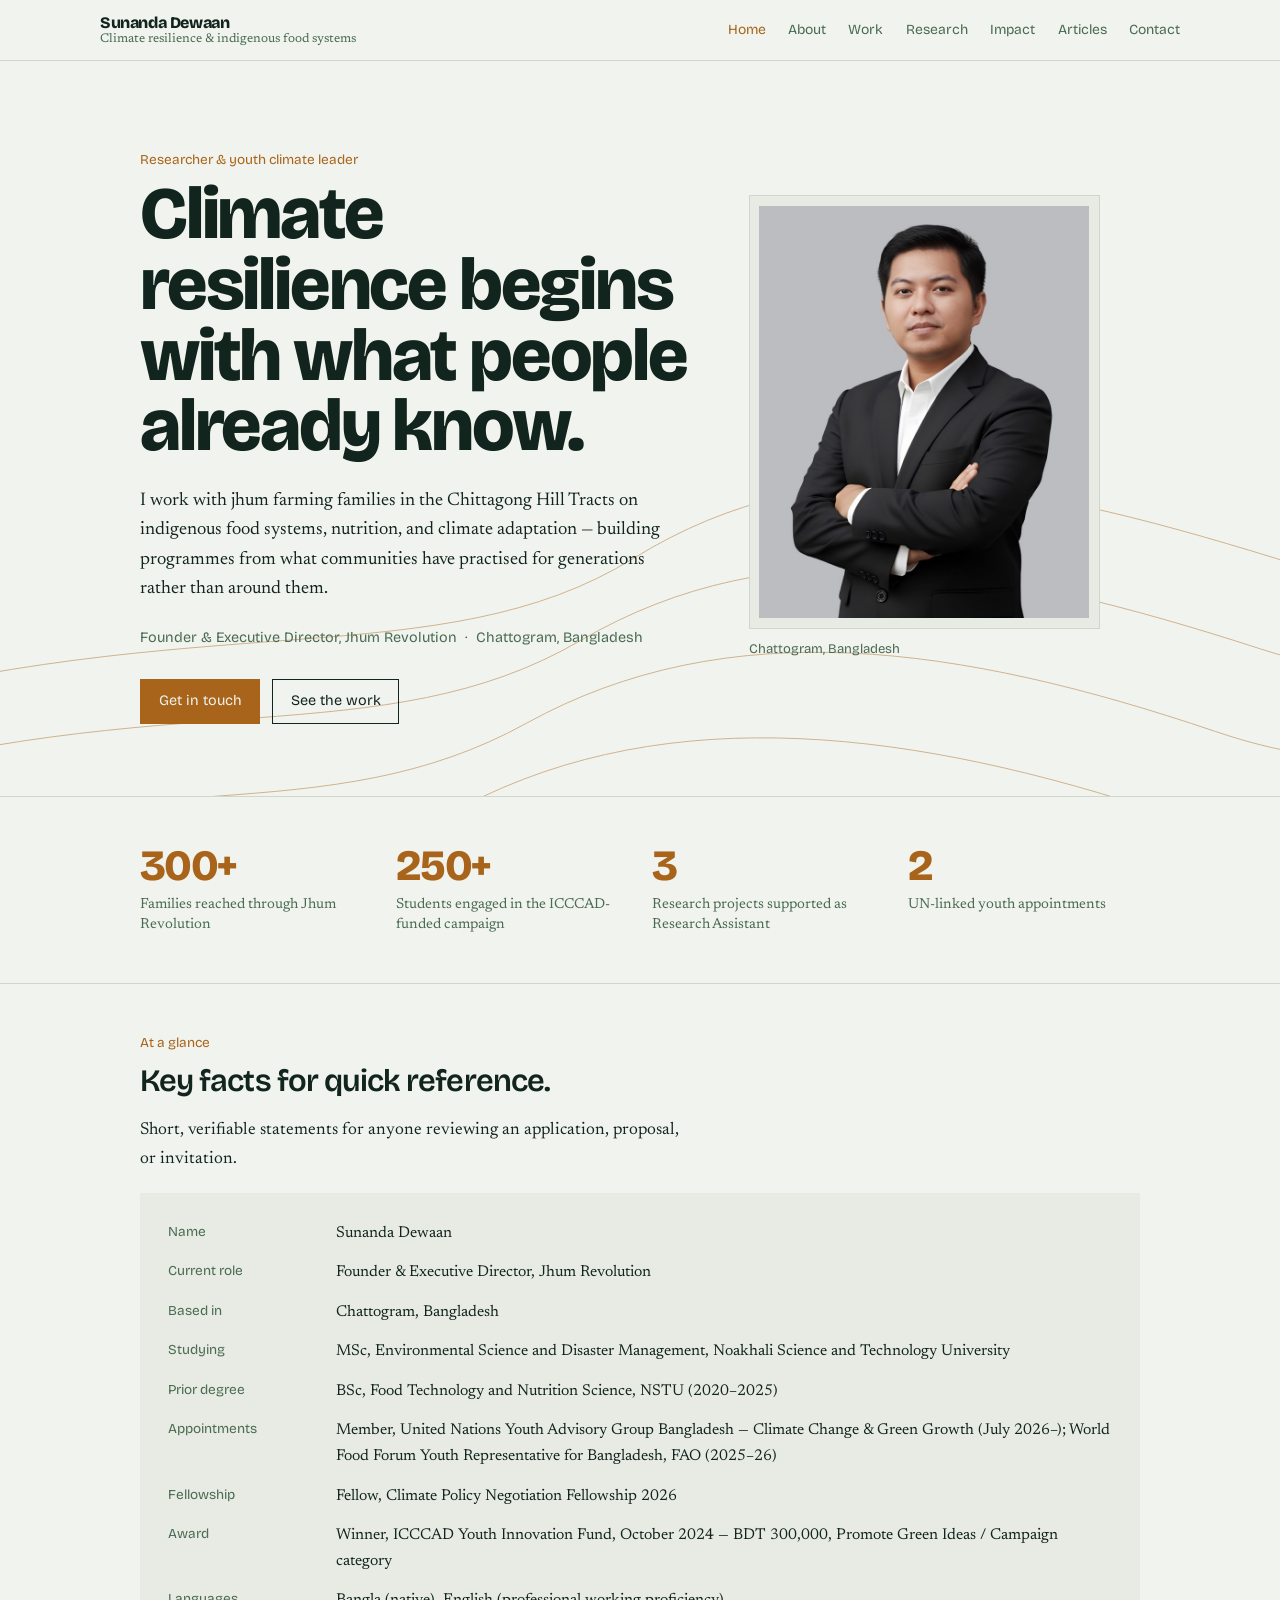
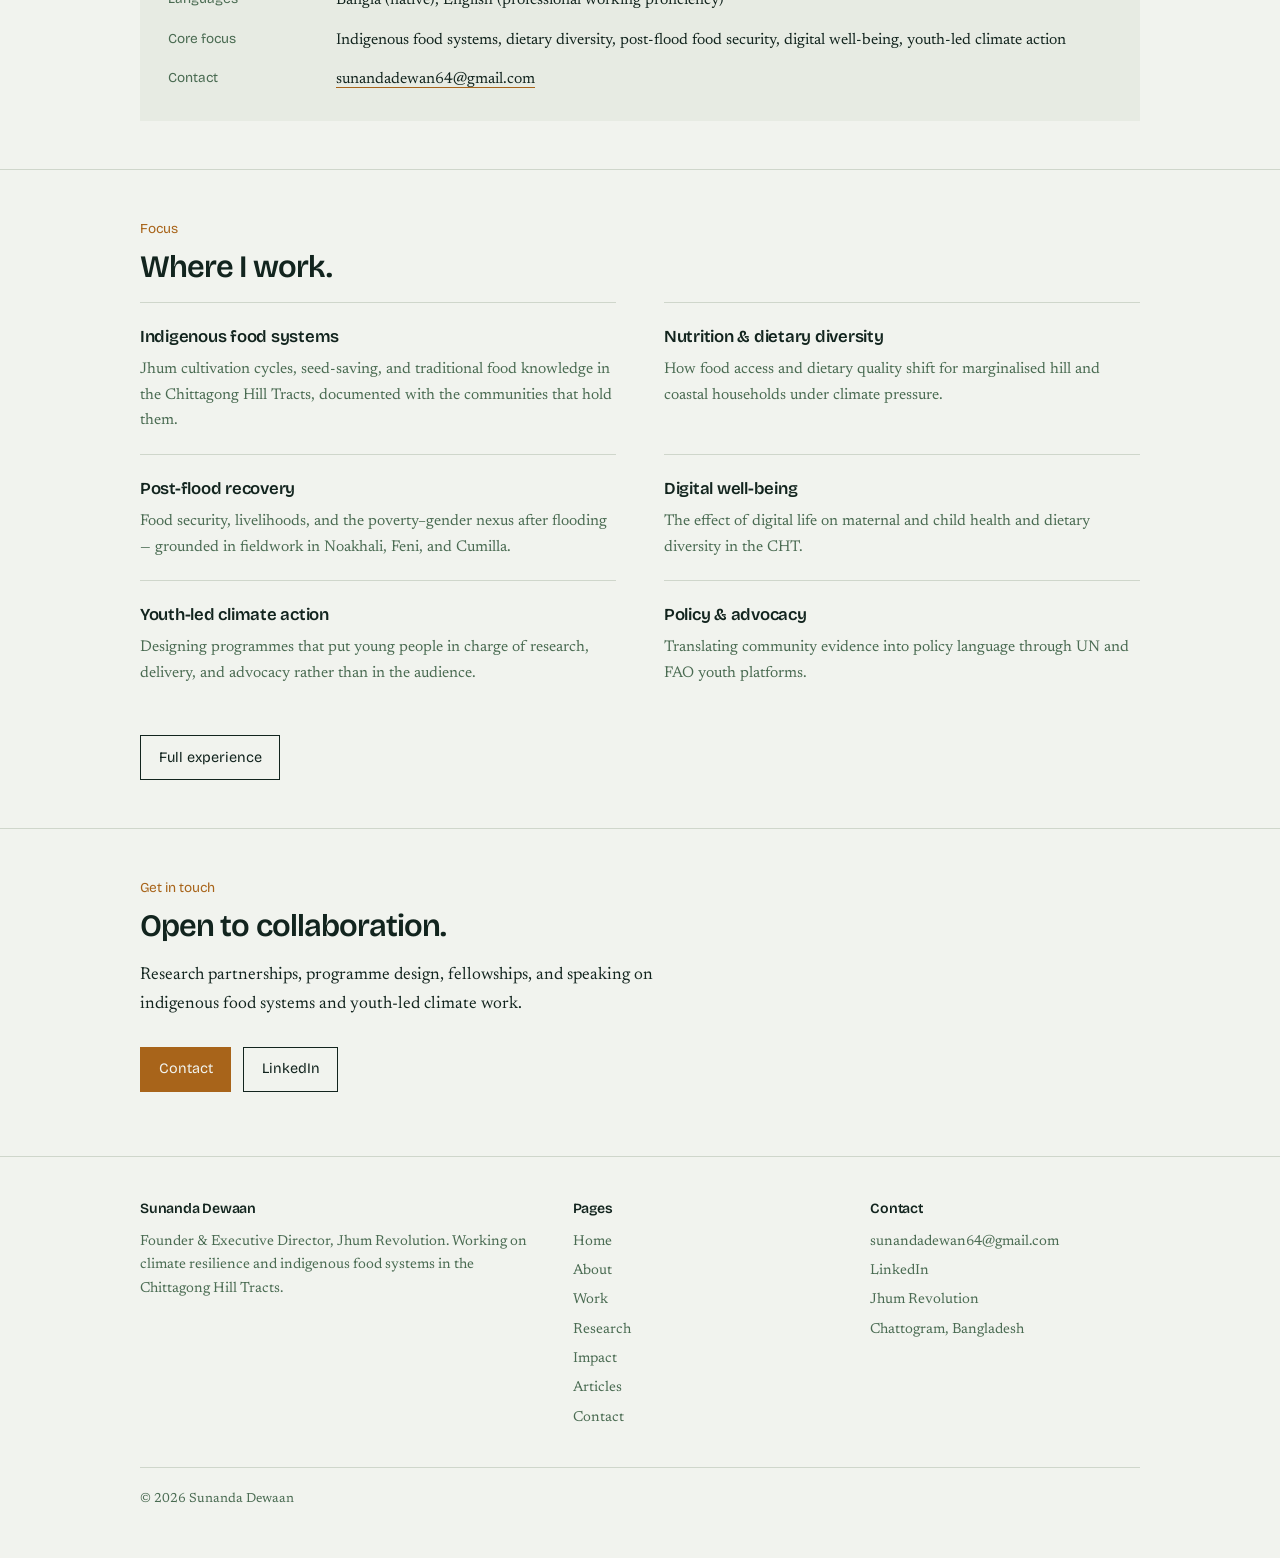
==== commit f4a0b1e8: "Add files via upload" ====
--- a/index.html
+++ b/index.html
@@ -24,7 +24,7 @@
     <a class="brand" href="index.html"><b>Sunanda Dewaan</b><span>Climate resilience &amp; indigenous food systems</span></a>
     <button class="nav-toggle" aria-expanded="false" aria-controls="nav">Menu</button>
     <nav class="site-nav" id="nav" aria-label="Main">
-      <ul><li><a href="index.html" aria-current="page">Home</a></li><li><a href="about.html">About</a></li><li><a href="work.html">Work</a></li><li><a href="research.html">Research</a></li><li><a href="impact.html">Impact</a></li><li><a href="article.html">Article</a></li><li><a href="contact.html">Contact</a></li></ul>
+      <ul><li><a href="index.html" aria-current="page">Home</a></li><li><a href="about.html">About</a></li><li><a href="work.html">Work</a></li><li><a href="research.html">Research</a></li><li><a href="impact.html">Impact</a></li><li><a href="article.html">Articles</a></li><li><a href="contact.html">Contact</a></li></ul>
     </nav>
   </div>
 </header>
@@ -86,9 +86,10 @@
         <dt>Based in</dt><dd>Chattogram, Bangladesh</dd>
         <dt>Studying</dt><dd>MSc, Environmental Science and Disaster Management, Noakhali Science and Technology University</dd>
         <dt>Prior degree</dt><dd>BSc, Food Technology and Nutrition Science, NSTU (2020&ndash;2025)</dd>
-        <dt>Appointments</dt><dd>Member, UN Youth Advisory Group Bangladesh &mdash; Climate Change &amp; Green Growth (2026&ndash;); World Food Forum Youth Representative for Bangladesh, FAO (2025&ndash;26)</dd>
+        <dt>Appointments</dt><dd>Member, United Nations Youth Advisory Group Bangladesh &mdash; Climate Change &amp; Green Growth (July 2026&ndash;); World Food Forum Youth Representative for Bangladesh, FAO (2025&ndash;26)</dd>
         <dt>Fellowship</dt><dd>Fellow, Climate Policy Negotiation Fellowship 2026</dd>
-        <dt>Award</dt><dd>Winner, ICCCAD Youth Innovation Fund 2024 &mdash; BDT 300,000, Promote Green Ideas / Campaigns category</dd>
+        <dt>Award</dt><dd>Winner, ICCCAD Youth Innovation Fund, October 2024 &mdash; BDT 300,000, Promote Green Ideas / Campaign category</dd>
+        <dt>Languages</dt><dd>Bangla (native), English (professional working proficiency)</dd>
         <dt>Core focus</dt><dd>Indigenous food systems, dietary diversity, post-flood food security, digital well-being, youth-led climate action</dd>
         <dt>Contact</dt><dd><a href="mailto:sunandadewan64@gmail.com">sunandadewan64@gmail.com</a></dd>
       </dl>
@@ -136,7 +137,7 @@
       </div>
       <div>
         <h3>Pages</h3>
-        <ul><li><a href="index.html">Home</a></li><li><a href="about.html">About</a></li><li><a href="work.html">Work</a></li><li><a href="research.html">Research</a></li><li><a href="impact.html">Impact</a></li><li><a href="article.html">Article</a></li><li><a href="contact.html">Contact</a></li></ul>
+        <ul><li><a href="index.html">Home</a></li><li><a href="about.html">About</a></li><li><a href="work.html">Work</a></li><li><a href="research.html">Research</a></li><li><a href="impact.html">Impact</a></li><li><a href="article.html">Articles</a></li><li><a href="contact.html">Contact</a></li></ul>
       </div>
       <div>
         <h3>Contact</h3>
--- a/style.css
+++ b/style.css
@@ -81,7 +81,7 @@
 .hero{position:relative;overflow:hidden;padding:3.5rem 0 3rem;border-top:none}
 @media(min-width:900px){
   .hero{padding:5.5rem 0 4.5rem}
-  .hero-grid{display:grid;grid-template-columns:1.35fr .8fr;gap:3.5rem;align-items:center}
+  .hero-grid{display:grid;grid-template-columns:1.2fr .85fr;gap:3.5rem;align-items:center}
 }
 .contours{position:absolute;inset:auto -25% -25% -12%;width:145%;opacity:.45;pointer-events:none;z-index:0}
 .contours path{fill:none;stroke:var(--ochre);stroke-width:1;vector-effect:non-scaling-stroke}
@@ -90,9 +90,9 @@
 .hero .lede{margin-top:1.5rem}
 .hero-meta{font-family:var(--sans);font-size:.9rem;color:var(--moss);margin-top:1.4rem}
 
-.portrait{position:relative;z-index:1;margin-top:2.5rem;max-width:20rem}
+.portrait{position:relative;z-index:1;margin-top:2.5rem;max-width:24rem}
 @media(min-width:900px){.portrait{margin-top:0}}
-.portrait{max-width:22rem;margin-left:auto}
+.portrait{max-width:27rem;margin-left:auto}
 .portrait img{width:100%;height:auto;aspect-ratio:4/5;object-fit:cover;object-position:center 18%;filter:saturate(.95)}
 .portrait .frame{
   border:1px solid var(--stone);padding:.6rem;background:var(--shade);
@@ -207,3 +207,15 @@
   font-size:1.12rem;line-height:1.6;
 }
 .byline{font-family:var(--sans);font-size:.9rem;color:var(--moss);margin-top:1rem}
+
+/* ---------------- article index cards ---------------- */
+.post-card{display:grid;gap:1.25rem;padding-bottom:2rem;border-bottom:1px solid var(--stone);margin-bottom:2rem}
+@media(min-width:760px){.post-card{grid-template-columns:20rem 1fr;gap:2rem}}
+.post-card:last-of-type{border-bottom:none}
+.post-thumb{border-bottom:none;display:block}
+.post-thumb img{width:100%;aspect-ratio:16/9;object-fit:cover;border:1px solid var(--stone)}
+.post-date{font-family:var(--sans);font-size:.85rem;color:var(--ochre);margin-bottom:.4rem}
+.post-meta h2{font-size:1.3rem;margin-bottom:.7rem;line-height:1.2}
+.post-meta h2 a{border-bottom:none}
+.post-meta h2 a:hover{color:var(--ochre)}
+.post-meta p{font-size:1rem}
